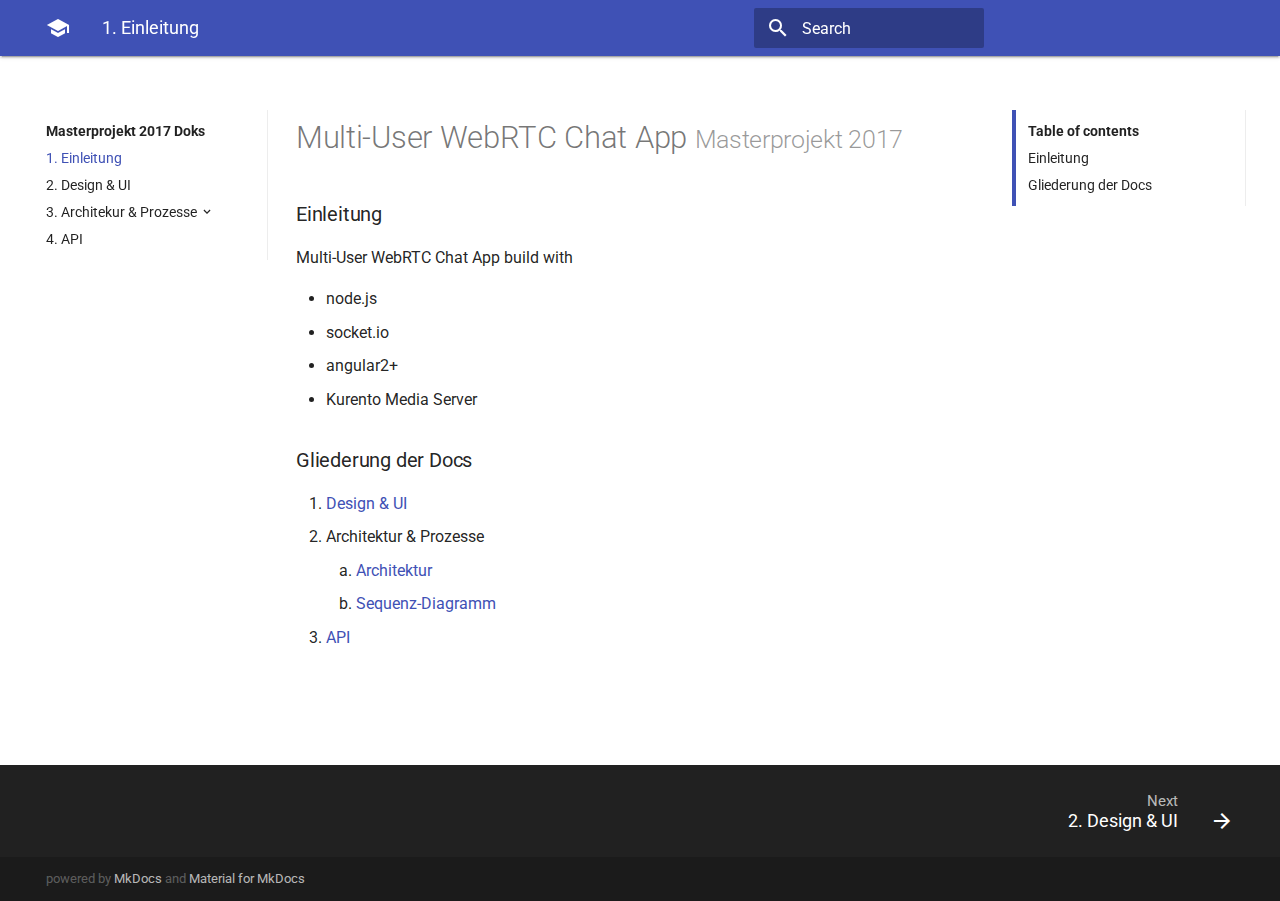
==== index.html @ 4b8393e3 "first commit" ====
<!DOCTYPE html>
<html lang="en" class="no-js">
  <head>
    
      <meta charset="utf-8">
      <meta name="viewport" content="width=device-width,initial-scale=1">
      
      
      
      
        <link rel="shortcut icon" href="./assets/images/favicon.png">
      
      <meta name="generator" content="mkdocs-0.16.3, mkdocs-material-1.6.2">
    
    
      
        <title>Masterprojekt 2017 Doks</title>
      
    
    
      <script src="./assets/javascripts/modernizr-56ade86843.js"></script>
    
    
      <link rel="stylesheet" href="./assets/stylesheets/application-e2807e330f.css">
      
    
    
      
        
        
        
        <link rel="stylesheet" href="https://fonts.googleapis.com/css?family=Roboto:300,400,400i,700|Roboto+Mono">
        <style>body,input{font-family:"Roboto","Helvetica Neue",Helvetica,Arial,sans-serif}code,kbd,pre{font-family:"Roboto Mono","Courier New",Courier,monospace}</style>
      
      <link rel="stylesheet" href="https://fonts.googleapis.com/icon?family=Material+Icons">
    
    
    
  </head>
  
  
  
  
    <body>
  
    <svg class="md-svg">
      <defs>
        
        
      </defs>
    </svg>
    <input class="md-toggle" data-md-toggle="drawer" type="checkbox" id="drawer">
    <input class="md-toggle" data-md-toggle="search" type="checkbox" id="search">
    <label class="md-overlay" data-md-component="overlay" for="drawer"></label>
    
      <header class="md-header" data-md-component="header">
  <nav class="md-header-nav md-grid">
    <div class="md-flex">
      <div class="md-flex__cell md-flex__cell--shrink">
        
          <a href="." title="Masterprojekt 2017 Doks" class="md-icon md-icon--home md-header-nav__button">
          </a>
        
      </div>
      <div class="md-flex__cell md-flex__cell--shrink">
        <label class="md-icon md-icon--menu md-header-nav__button" for="drawer"></label>
      </div>
      <div class="md-flex__cell md-flex__cell--stretch">
        <span class="md-flex__ellipsis md-header-nav__title">
          
            
              
            
            1. Einleitung
          
        </span>
      </div>
      <div class="md-flex__cell md-flex__cell--shrink">
        
          <label class="md-icon md-icon--search md-header-nav__button" for="search"></label>
          
<div class="md-search" data-md-component="search">
  <label class="md-search__overlay" for="search"></label>
  <div class="md-search__inner">
    <form class="md-search__form" name="search">
      <input type="text" class="md-search__input" name="query" required placeholder="Search" accesskey="s" autocapitalize="off" autocorrect="off" autocomplete="off" spellcheck="false" data-md-component="query">
      <label class="md-icon md-search__icon" for="search"></label>
      <button type="reset" class="md-icon md-search__icon" data-md-component="reset">close</button>
    </form>
    <div class="md-search__output">
      <div class="md-search__scrollwrap" data-md-scrollfix>
        <div class="md-search-result" data-md-component="result">
          <div class="md-search-result__meta" data-md-lang-result-none="No matching documents" data-md-lang-result-one="1 matching document" data-md-lang-result-other="# matching documents">
            Type to start searching
          </div>
          <ol class="md-search-result__list"></ol>
        </div>
      </div>
    </div>
  </div>
</div>
        
      </div>
      <div class="md-flex__cell md-flex__cell--shrink">
        <div class="md-header-nav__source">
          
        </div>
      </div>
    </div>
  </nav>
</header>
    
    <div class="md-container">
      
      
      <main class="md-main">
        <div class="md-main__inner md-grid" data-md-component="container">
          
            
              <div class="md-sidebar md-sidebar--primary" data-md-component="navigation">
                <div class="md-sidebar__scrollwrap">
                  <div class="md-sidebar__inner">
                    <nav class="md-nav md-nav--primary" data-md-level="0">
  <label class="md-nav__title md-nav__title--site" for="drawer">
    
      <i class="md-icon md-icon--home md-nav__button"></i>
    
    Masterprojekt 2017 Doks
  </label>
  
  <ul class="md-nav__list" data-md-scrollfix>
    
      
      
      

  


  <li class="md-nav__item md-nav__item--active">
    
    <input class="md-toggle md-nav__toggle" data-md-toggle="toc" type="checkbox" id="toc">
    
      
    
    
      <label class="md-nav__link md-nav__link--active" for="toc">
        1. Einleitung
      </label>
    
    <a href="." title="1. Einleitung" class="md-nav__link md-nav__link--active">
      1. Einleitung
    </a>
    
      
<nav class="md-nav md-nav--secondary">
  
  
    
  
  
    <label class="md-nav__title" for="toc">Table of contents</label>
    <ul class="md-nav__list" data-md-scrollfix>
      
        <li class="md-nav__item">
  <a href="#einleitung" title="Einleitung" class="md-nav__link">
    Einleitung
  </a>
  
</li>
      
        <li class="md-nav__item">
  <a href="#gliederung-der-docs" title="Gliederung der Docs" class="md-nav__link">
    Gliederung der Docs
  </a>
  
</li>
      
      
      
    </ul>
  
</nav>
    
  </li>

    
      
      
      


  <li class="md-nav__item">
    <a href="design/" title="2. Design & UI" class="md-nav__link">
      2. Design & UI
    </a>
  </li>

    
      
      
      


  <li class="md-nav__item md-nav__item--nested">
    
      <input class="md-toggle md-nav__toggle" data-md-toggle="nav-3" type="checkbox" id="nav-3">
    
    <label class="md-nav__link" for="nav-3">
      3. Architekur & Prozesse
    </label>
    <nav class="md-nav" data-md-component="collapsible" data-md-level="1">
      <label class="md-nav__title" for="nav-3">
        3. Architekur & Prozesse
      </label>
      <ul class="md-nav__list" data-md-scrollfix>
        
        
          
          
          


  <li class="md-nav__item">
    <a href="architecture/" title="3.1 Architekur" class="md-nav__link">
      3.1 Architekur
    </a>
  </li>

        
          
          
          


  <li class="md-nav__item">
    <a href="sequenz/" title="3.2 Sequenzdiagramm" class="md-nav__link">
      3.2 Sequenzdiagramm
    </a>
  </li>

        
      </ul>
    </nav>
  </li>

    
      
      
      


  <li class="md-nav__item">
    <a href="socket-api/" title="4. API" class="md-nav__link">
      4. API
    </a>
  </li>

    
  </ul>
</nav>
                  </div>
                </div>
              </div>
            
            
              <div class="md-sidebar md-sidebar--secondary" data-md-component="toc">
                <div class="md-sidebar__scrollwrap">
                  <div class="md-sidebar__inner">
                    
<nav class="md-nav md-nav--secondary">
  
  
    
  
  
    <label class="md-nav__title" for="toc">Table of contents</label>
    <ul class="md-nav__list" data-md-scrollfix>
      
        <li class="md-nav__item">
  <a href="#einleitung" title="Einleitung" class="md-nav__link">
    Einleitung
  </a>
  
</li>
      
        <li class="md-nav__item">
  <a href="#gliederung-der-docs" title="Gliederung der Docs" class="md-nav__link">
    Gliederung der Docs
  </a>
  
</li>
      
      
      
    </ul>
  
</nav>
                  </div>
                </div>
              </div>
            
          
          <div class="md-content">
            <article class="md-content__inner md-typeset">
              
                
                
                <h1 id="multi-user-webrtc-chat-app-masterprojekt-2017">Multi-User WebRTC Chat App <small>Masterprojekt 2017</small><a class="headerlink" href="#multi-user-webrtc-chat-app-masterprojekt-2017" title="Permanent link">&para;</a></h1>
<h3 id="einleitung">Einleitung<a class="headerlink" href="#einleitung" title="Permanent link">&para;</a></h3>
<p>Multi-User WebRTC Chat App build with</p>
<ul>
<li>node.js</li>
<li>socket.io</li>
<li>angular2+</li>
<li>Kurento Media Server</li>
</ul>
<h3 id="gliederung-der-docs">Gliederung der Docs<a class="headerlink" href="#gliederung-der-docs" title="Permanent link">&para;</a></h3>
<ol>
<li><a href="design/">Design &amp; UI</a></li>
<li>Architektur &amp; Prozesse<ol>
<li><a href="architecture/">Architektur</a></li>
<li><a href="sequenz/">Sequenz-Diagramm</a></li>
</ol>
</li>
<li><a href="socket-api/">API</a></li>
</ol>
                
                  
                
              
              
                
              
            </article>
          </div>
        </div>
      </main>
      
        
<footer class="md-footer">
  
    <div class="md-footer-nav">
      <nav class="md-footer-nav__inner md-grid">
        
        
          <a href="design/" title="2. Design & UI" class="md-flex md-footer-nav__link md-footer-nav__link--next" rel="next">
            <div class="md-flex__cell md-flex__cell--stretch md-footer-nav__title">
              <span class="md-flex__ellipsis">
                <span class="md-footer-nav__direction">
                  Next
                </span>
                2. Design & UI
              </span>
            </div>
            <div class="md-flex__cell md-flex__cell--shrink">
              <i class="md-icon md-icon--arrow-forward md-footer-nav__button"></i>
            </div>
          </a>
        
      </nav>
    </div>
  
  <div class="md-footer-meta md-typeset">
    <div class="md-footer-meta__inner md-grid">
      <div class="md-footer-copyright">
        
        powered by
        <a href="http://www.mkdocs.org" title="MkDocs">MkDocs</a>
        and
        <a href="http://squidfunk.github.io/mkdocs-material/" title="Material for MkDocs">
          Material for MkDocs</a>
      </div>
      
        
      
    </div>
  </div>
</footer>
      
    </div>
    
      <script src="./assets/javascripts/application-6b599127bc.js"></script>
      <script>app.initialize({url:{base:"."}})</script>
      
    
    
      
    
  </body>
</html>
---- assets/stylesheets/application-e2807e330f.css ----
html{box-sizing:border-box}*,:after,:before{box-sizing:inherit}html{-webkit-text-size-adjust:none;-ms-text-size-adjust:none;text-size-adjust:none}body{margin:0}hr{overflow:visible;box-sizing:content-box}a{-webkit-text-decoration-skip:objects}a,button,input,label{-webkit-tap-highlight-color:transparent}a{color:inherit;text-decoration:none}a:active,a:hover{outline-width:0}small,sub,sup{font-size:80%}sub,sup{position:relative;line-height:0;vertical-align:baseline}sub{bottom:-.25em}sup{top:-.5em}img{border-style:none}table{border-collapse:collapse;border-spacing:0}td,th{font-weight:400;vertical-align:top}button{padding:0;background:transparent;font-size:inherit}button,input{border:0;outline:0}.admonition:before,.md-icon,.md-nav__button,.md-nav__link:after,.md-nav__title:before,.md-search-result__article--document:before,.md-source-file:before,.md-typeset .critic.comment:before,.md-typeset .footnote-backref,.md-typeset .task-list-control .task-list-indicator:before{font-family:Material Icons;font-style:normal;font-variant:normal;font-weight:400;line-height:1;text-transform:none;white-space:nowrap;speak:none;word-wrap:normal;direction:ltr}.md-content__icon,.md-footer-nav__button,.md-header-nav__button,.md-nav__button,.md-nav__title:before,.md-search-result__article--document:before{display:inline-block;margin:.4rem;padding:.8rem;font-size:2.4rem;cursor:pointer}.md-icon--arrow-back:before{content:"arrow_back"}.md-icon--arrow-forward:before{content:"arrow_forward"}.md-icon--menu:before{content:"menu"}.md-icon--search:before{content:"search"}.md-icon--home:before{content:"school"}body{-webkit-font-smoothing:antialiased;-moz-osx-font-smoothing:grayscale}body,input{color:rgba(0,0,0,.87);-webkit-font-feature-settings:"kern","liga";font-feature-settings:"kern","liga";font-family:Helvetica Neue,Helvetica,Arial,sans-serif;font-weight:400}code,kbd,pre{color:rgba(0,0,0,.87);-webkit-font-feature-settings:"kern";font-feature-settings:"kern";font-family:Courier New,Courier,monospace;font-weight:400}.md-typeset{font-size:1.6rem;line-height:1.6;-webkit-print-color-adjust:exact}.md-typeset blockquote,.md-typeset ol,.md-typeset p,.md-typeset ul{margin:1em 0}.md-typeset h1{margin:0 0 4rem;color:rgba(0,0,0,.54);font-size:3.125rem;line-height:1.3}.md-typeset h1,.md-typeset h2{font-weight:300;letter-spacing:-.01em}.md-typeset h2{margin:4rem 0 1.6rem;font-size:2.5rem;line-height:1.4}.md-typeset h3{margin:3.2rem 0 1.6rem;font-size:2rem;font-weight:400;letter-spacing:-.01em;line-height:1.5}.md-typeset h2+h3{margin-top:1.6rem}.md-typeset h4{font-size:1.6rem}.md-typeset h4,.md-typeset h5,.md-typeset h6{margin:1.6rem 0;font-weight:700;letter-spacing:-.01em}.md-typeset h5,.md-typeset h6{color:rgba(0,0,0,.54);font-size:1.28rem}.md-typeset h5{text-transform:uppercase}.md-typeset hr{margin:1.5em 0;border-bottom:.1rem dotted rgba(0,0,0,.26)}.md-typeset a{color:#3f51b5;word-break:break-word}.md-typeset a,.md-typeset a:before{-webkit-transition:color .125s;transition:color .125s}.md-typeset a:active,.md-typeset a:hover{color:#536dfe}.md-typeset code,.md-typeset pre{background-color:hsla(0,0%,93%,.5);color:#37474f;font-size:85%}.md-typeset code{margin:0 .29412em;padding:.07353em 0;border-radius:.2rem;box-shadow:.29412em 0 0 hsla(0,0%,93%,.5),-.29412em 0 0 hsla(0,0%,93%,.5);word-break:break-word;-webkit-box-decoration-break:clone;box-decoration-break:clone}.md-typeset h1 code,.md-typeset h2 code,.md-typeset h3 code,.md-typeset h4 code,.md-typeset h5 code,.md-typeset h6 code{margin:0;background-color:transparent;box-shadow:none}.md-typeset a>code{margin:inherit;padding:inherit;border-radius:none;background-color:inherit;color:inherit;box-shadow:none}.md-typeset pre{margin:1em 0;padding:1rem 1.2rem;border-radius:.2rem;line-height:1.4;overflow:auto;-webkit-overflow-scrolling:touch}.md-typeset pre::-webkit-scrollbar{width:.4rem;height:.4rem}.md-typeset pre::-webkit-scrollbar-thumb{background-color:rgba(0,0,0,.26)}.md-typeset pre::-webkit-scrollbar-thumb:hover{background-color:#536dfe}.md-typeset pre>code{margin:0;background-color:transparent;font-size:inherit;box-shadow:none;-webkit-box-decoration-break:none;box-decoration-break:none}.md-typeset kbd{padding:0 .29412em;border:.1rem solid #c9c9c9;border-radius:.2rem;border-bottom-color:#bcbcbc;background-color:#fcfcfc;color:#555;font-size:85%;box-shadow:0 .1rem 0 #b0b0b0;word-break:break-word}.md-typeset mark{margin:0 .25em;padding:.0625em 0;border-radius:.2rem;background-color:rgba(255,235,59,.5);box-shadow:.25em 0 0 rgba(255,235,59,.5),-.25em 0 0 rgba(255,235,59,.5);word-break:break-word;-webkit-box-decoration-break:clone;box-decoration-break:clone}.md-typeset abbr{border-bottom:.1rem dotted rgba(0,0,0,.54);text-decoration:none;cursor:help}.md-typeset small{opacity:.75}.md-typeset sub,.md-typeset sup{margin-left:.07812em}.md-typeset blockquote{padding-left:1.2rem;border-left:.4rem solid rgba(0,0,0,.26);color:rgba(0,0,0,.54)}.md-typeset ul{list-style-type:disc}.md-typeset ol,.md-typeset ul{margin-left:.625em;padding:0}.md-typeset ol ol,.md-typeset ul ol{list-style-type:lower-alpha}.md-typeset ol ol ol,.md-typeset ul ol ol{list-style-type:lower-roman}.md-typeset ol li,.md-typeset ul li{margin-bottom:.5em;margin-left:1.25em}.md-typeset ol li blockquote,.md-typeset ol li p,.md-typeset ul li blockquote,.md-typeset ul li p{margin:.5em 0}.md-typeset ol li:last-child,.md-typeset ul li:last-child{margin-bottom:0}.md-typeset ol li ol,.md-typeset ol li ul,.md-typeset ul li ol,.md-typeset ul li ul{margin:.5em 0 .5em .625em}.md-typeset dd{margin:1em 0 1em 1.875em}.md-typeset iframe,.md-typeset img,.md-typeset svg{max-width:100%}.md-typeset table:not([class]){box-shadow:0 2px 2px 0 rgba(0,0,0,.14),0 1px 5px 0 rgba(0,0,0,.12),0 3px 1px -2px rgba(0,0,0,.2);display:inline-block;max-width:100%;border-radius:.2rem;font-size:1.28rem;overflow:auto;-webkit-overflow-scrolling:touch}.md-typeset table:not([class])+*{margin-top:1.5em}.md-typeset table:not([class]) td:not([align]),.md-typeset table:not([class]) th:not([align]){text-align:left}.md-typeset table:not([class]) th{min-width:10rem;padding:1.2rem 1.6rem;background-color:rgba(0,0,0,.54);color:#fff;vertical-align:top}.md-typeset table:not([class]) td{padding:1.2rem 1.6rem;border-top:.1rem solid rgba(0,0,0,.07);vertical-align:top}.md-typeset table:not([class]) tr:first-child td{border-top:0}.md-typeset table:not([class]) a{word-break:normal}.md-typeset__scrollwrap{margin:1em -1.6rem;overflow-x:auto;-webkit-overflow-scrolling:touch}.md-typeset .md-typeset__table{display:inline-block;margin-bottom:.5em;padding:0 1.6rem}.md-typeset .md-typeset__table table{display:table;width:100%;margin:0;overflow:hidden}html{font-size:62.5%}body,html{height:100%}body{position:relative}hr{display:block;height:.1rem;padding:0;border:0}.md-svg{display:none}.md-grid{max-width:122rem;margin-right:auto;margin-left:auto}.md-container,.md-main{overflow:auto}.md-container{display:table;width:100%;height:100%;padding-top:5.6rem;table-layout:fixed}.md-main{display:table-row;height:100%}.md-main__inner{min-height:100%;padding-top:3rem;padding-bottom:.1rem}.md-toggle{display:none}.md-overlay{position:fixed;top:0;width:0;height:0;-webkit-transition:width 0s .25s,height 0s .25s,opacity .25s;transition:width 0s .25s,height 0s .25s,opacity .25s;background-color:rgba(0,0,0,.54);opacity:0;z-index:2}.md-flex{display:table}.md-flex__cell{display:table-cell;position:relative;vertical-align:top}.md-flex__cell--shrink{width:0}.md-flex__cell--stretch{display:table;width:100%;table-layout:fixed}.md-flex__ellipsis{display:table-cell;text-overflow:ellipsis;white-space:nowrap;overflow:hidden}@page{margin:25mm}.md-content__inner{margin:0 1.6rem 2.4rem;padding-top:2.4rem}.md-content__inner:before{display:block;height:.8rem;content:""}.md-content__inner>:last-child{margin-bottom:0}.md-content__icon{position:relative;margin:.8rem 0;padding-right:0;padding-left:0;float:right}html body .md-typeset .md-content__icon{color:rgba(0,0,0,.26)}.md-header{position:fixed;top:0;right:0;left:0;height:5.6rem;-webkit-transition:background-color .25s;transition:background-color .25s;background-color:#3f51b5;color:#fff;z-index:1;-webkit-backface-visibility:hidden;backface-visibility:hidden}.md-header,.no-js .md-header{box-shadow:0 2px 2px 0 rgba(0,0,0,.14),0 1px 5px 0 rgba(0,0,0,.12),0 3px 1px -2px rgba(0,0,0,.2)}.md-header-nav{padding:.4rem}.md-header-nav__button{position:relative;-webkit-transition:opacity .25s;transition:opacity .25s;z-index:1}.md-header-nav__button:hover{opacity:.7}.md-header-nav__button.md-logo img{display:block}.no-js .md-header-nav__button.md-icon--search{display:none}.md-header-nav__title{padding:0 2rem;font-size:1.8rem;line-height:4.8rem}.md-header-nav__parent{color:hsla(0,0%,100%,.7)}.md-header-nav__parent:after{display:inline;color:hsla(0,0%,100%,.3);content:"/"}.md-header-nav__source{display:none}.md-footer-nav{background-color:rgba(0,0,0,.87);color:#fff}.md-footer-nav__inner{padding:.4rem;overflow:auto}.md-footer-nav__link{padding-top:2.8rem;padding-bottom:.8rem;-webkit-transition:opacity .25s;transition:opacity .25s}.md-footer-nav__link:hover{opacity:.7}.md-footer-nav__link--prev{width:25%;float:left}.md-footer-nav__link--next{width:75%;float:right;text-align:right}.md-footer-nav__button{-webkit-transition:background .25s;transition:background .25s}.md-footer-nav__title{position:relative;padding:0 2rem;font-size:1.8rem;line-height:4.8rem}.md-footer-nav__direction{position:absolute;right:0;left:0;margin-top:-2rem;padding:0 2rem;color:hsla(0,0%,100%,.7);font-size:1.5rem}.md-footer-meta{background:rgba(0,0,0,.895)}.md-footer-meta__inner{margin-bottom:-.1rem;padding:.4rem;overflow:auto}html .md-footer-meta.md-typeset a{color:hsla(0,0%,100%,.7)}.md-footer-copyright{margin:0 1.2rem;padding:.8rem 0;color:hsla(0,0%,100%,.3);font-size:1.28rem}.md-footer-copyright__highlight{color:hsla(0,0%,100%,.7)}.md-footer-social{margin:0 .8rem;padding:.4rem 0 1.2rem}.md-footer-social__link{display:inline-block;width:3.2rem;height:3.2rem;border:.1rem solid hsla(0,0%,100%,.12);border-radius:100%;color:hsla(0,0%,100%,.7);font-size:1.6rem;text-align:center}.md-footer-social__link:before{line-height:1.9}.md-nav{font-size:1.4rem;line-height:1.3}.md-nav--secondary{-webkit-transition:border-left .25s;transition:border-left .25s;border-left:.4rem solid #3f51b5}.md-nav--secondary .md-nav__link--active{color:#3f51b5}.md-nav__title{display:block;padding:1.2rem 1.2rem 0;font-weight:700;text-overflow:ellipsis;overflow:hidden}.md-nav__title:before{display:none;content:"arrow_back"}.md-nav__title .md-nav__button{display:none}.md-nav__list{margin:0;padding:0;list-style:none}.md-nav__item{padding:0 1.2rem}.md-nav__item:last-child{padding-bottom:1.2rem}.md-nav__item .md-nav__item{padding-right:0}.md-nav__item .md-nav__item:last-child{padding-bottom:0}.md-nav__button img{width:100%;height:auto}.md-nav__link{display:block;margin-top:.625em;-webkit-transition:color .125s;transition:color .125s;text-overflow:ellipsis;cursor:pointer;overflow:hidden}.md-nav__item--nested>.md-nav__link:after{content:"keyboard_arrow_down"}html .md-nav__link[for=toc],html .md-nav__link[for=toc]+.md-nav__link:after,html .md-nav__link[for=toc]~.md-nav{display:none}.md-nav__link[data-md-state=blur]{color:rgba(0,0,0,.54)}.md-nav__item--active>.md-nav__link,.md-nav__link:active{color:#3f51b5}.md-nav__item--nested>.md-nav__link{color:inherit}.md-nav__link:focus,.md-nav__link:hover{color:#536dfe}.md-nav__source,.no-js .md-search{display:none}.md-search__overlay{opacity:0;z-index:1}.md-search__inner{width:100%}.md-search__form{position:relative}.md-search__input{position:relative;padding:0 4.8rem 0 7.2rem;text-overflow:ellipsis;z-index:2}.md-search__input::-webkit-input-placeholder{-webkit-transition:color .25s cubic-bezier(.1,.7,.1,1);transition:color .25s cubic-bezier(.1,.7,.1,1)}.md-search__input:-ms-input-placeholder{-webkit-transition:color .25s cubic-bezier(.1,.7,.1,1);transition:color .25s cubic-bezier(.1,.7,.1,1)}.md-search__input::placeholder{-webkit-transition:color .25s cubic-bezier(.1,.7,.1,1);transition:color .25s cubic-bezier(.1,.7,.1,1)}.md-search__input::-webkit-input-placeholder,.md-search__input~.md-search__icon{color:rgba(0,0,0,.54)}.md-search__input:-ms-input-placeholder,.md-search__input~.md-search__icon{color:rgba(0,0,0,.54)}.md-search__input::placeholder,.md-search__input~.md-search__icon{color:rgba(0,0,0,.54)}.md-search__input::-ms-clear{display:none}.md-search__icon{position:absolute;-webkit-transition:color .25s cubic-bezier(.1,.7,.1,1),opacity .25s;transition:color .25s cubic-bezier(.1,.7,.1,1),opacity .25s;font-size:2.4rem;cursor:pointer;z-index:2}.md-search__icon:hover{opacity:.7}.md-search__icon[for=search]{top:.8rem;left:1.2rem}.md-search__icon[for=search]:before{content:"search"}.md-search__icon[type=reset]{top:.8rem;right:1.2rem;-webkit-transform:scale(.125);transform:scale(.125);-webkit-transition:opacity .15s,-webkit-transform .15s cubic-bezier(.1,.7,.1,1);transition:opacity .15s,-webkit-transform .15s cubic-bezier(.1,.7,.1,1);transition:transform .15s cubic-bezier(.1,.7,.1,1),opacity .15s;transition:transform .15s cubic-bezier(.1,.7,.1,1),opacity .15s,-webkit-transform .15s cubic-bezier(.1,.7,.1,1);opacity:0}[data-md-toggle=search]:checked~.md-header .md-search__input:valid~.md-search__icon[type=reset]{-webkit-transform:scale(1);transform:scale(1);opacity:1}[data-md-toggle=search]:checked~.md-header .md-search__input:valid~.md-search__icon[type=reset]:hover{opacity:.7}.md-search__output{position:absolute;width:100%;border-radius:0 0 .2rem .2rem;overflow:hidden;z-index:1}.md-search__scrollwrap{height:100%;background:-webkit-gradient(linear,left top,left bottom,color-stop(10%,#fff),to(hsla(0,0%,100%,0))),-webkit-gradient(linear,left top,left bottom,from(rgba(0,0,0,.26)),color-stop(35%,rgba(0,0,0,.07)),color-stop(60%,transparent));background:linear-gradient(180deg,#fff 10%,hsla(0,0%,100%,0)),linear-gradient(180deg,rgba(0,0,0,.26),rgba(0,0,0,.07) 35%,transparent 60%);background-attachment:local,scroll;background-color:#fff;background-repeat:no-repeat;background-size:100% 2rem,100% 1rem;box-shadow:inset 0 .1rem 0 rgba(0,0,0,.07);overflow-y:auto;-webkit-overflow-scrolling:touch}.md-search-result{color:rgba(0,0,0,.87);word-break:break-word}.md-search-result__meta{padding:0 1.6rem;background-color:rgba(0,0,0,.07);color:rgba(0,0,0,.54);font-size:1.28rem;line-height:4rem}.md-search-result__list{margin:0;padding:0;border-top:.1rem solid rgba(0,0,0,.07);list-style:none}.md-search-result__item{box-shadow:0 -.1rem 0 rgba(0,0,0,.07)}.md-search-result__link{display:block;-webkit-transition:background .25s;transition:background .25s;outline:0;overflow:hidden}.md-search-result__link:hover,.md-search-result__link[data-md-state=active]{background-color:rgba(83,109,254,.1)}.md-search-result__link:hover .md-search-result__article:before,.md-search-result__link[data-md-state=active] .md-search-result__article:before{opacity:.7}.md-search-result__link:last-child .md-search-result__teaser{margin-bottom:1.2rem}.md-search-result__article{position:relative;padding:0 1.6rem;overflow:auto}.md-search-result__article--document:before{position:absolute;left:0;-webkit-transition:opacity .25s;transition:opacity .25s;color:rgba(0,0,0,.54);content:"find_in_page"}.md-search-result__article--document .md-search-result__title{margin:1.3rem 0;font-size:1.6rem;font-weight:400;line-height:1.4}.md-search-result__title{margin:.5em 0;font-size:1.28rem;font-weight:700;line-height:1.4}.md-search-result__teaser{display:-webkit-box;max-height:3.3rem;margin:.5em 0;color:rgba(0,0,0,.54);font-size:1.28rem;line-height:1.4;text-overflow:ellipsis;overflow:hidden;-webkit-box-orient:vertical;-webkit-line-clamp:2}.md-search-result em{font-style:normal;font-weight:700;text-decoration:underline}.md-sidebar{position:absolute;width:24.2rem;padding:2.4rem 0;overflow:hidden}.md-sidebar[data-md-state=lock]{position:fixed;top:5.6rem}.md-sidebar--secondary{display:none}.md-sidebar__scrollwrap{max-height:100%;margin:0 .4rem;overflow-y:auto;-webkit-backface-visibility:hidden;backface-visibility:hidden}.md-sidebar__scrollwrap::-webkit-scrollbar{width:.4rem;height:.4rem}.md-sidebar__scrollwrap::-webkit-scrollbar-thumb{background-color:rgba(0,0,0,.26)}.md-sidebar__scrollwrap::-webkit-scrollbar-thumb:hover{background-color:#536dfe}@-webkit-keyframes a{0%{height:0}to{height:1.3rem}}@keyframes a{0%{height:0}to{height:1.3rem}}@-webkit-keyframes b{0%{-webkit-transform:translateY(100%);transform:translateY(100%);opacity:0}50%{opacity:0}to{-webkit-transform:translateY(0);transform:translateY(0);opacity:1}}@keyframes b{0%{-webkit-transform:translateY(100%);transform:translateY(100%);opacity:0}50%{opacity:0}to{-webkit-transform:translateY(0);transform:translateY(0);opacity:1}}.md-source{display:block;padding-right:1.2rem;-webkit-transition:opacity .25s;transition:opacity .25s;font-size:1.3rem;line-height:1.2;white-space:nowrap}.md-source:hover{opacity:.7}.md-source:after,.md-source__icon{display:inline-block;height:4.8rem;content:"";vertical-align:middle}.md-source__icon{width:4.8rem}.md-source__icon svg{width:2.4rem;height:2.4rem;margin-top:1.2rem;margin-left:1.2rem}.md-source__icon+.md-source__repository{margin-left:-4.4rem;padding-left:4rem}.md-source__repository{display:inline-block;max-width:100%;margin-left:1.2rem;font-weight:700;text-overflow:ellipsis;overflow:hidden;vertical-align:middle}.md-source__facts{margin:0;padding:0;font-size:1.1rem;font-weight:700;list-style-type:none;opacity:.75;overflow:hidden}[data-md-state=done] .md-source__facts{-webkit-animation:a .25s ease-in;animation:a .25s ease-in}.md-source__fact{float:left}[data-md-state=done] .md-source__fact{-webkit-animation:b .4s ease-out;animation:b .4s ease-out}.md-source__fact:before{margin:0 .2rem;content:"\00B7"}.md-source__fact:first-child:before{display:none}.md-source-file{display:inline-block;margin:1em .5em 1em 0;padding-right:.5rem;border-radius:.2rem;background:rgba(0,0,0,.07);font-size:1.28rem;list-style-type:none;cursor:pointer;overflow:hidden}.md-source-file:before{display:inline-block;margin-right:.5rem;padding:.5rem;background:rgba(0,0,0,.26);color:#fff;font-size:1.6rem;content:"clear_all";vertical-align:middle}html .md-source-file{-webkit-transition:background .4s,color .4s,-webkit-box-shadow .4s cubic-bezier(.4,0,.2,1);transition:background .4s,color .4s,box-shadow .4s cubic-bezier(.4,0,.2,1)}html .md-source-file:before{-webkit-transition:inherit;transition:inherit}html body .md-typeset .md-source-file{color:rgba(0,0,0,.54)}.md-source-file:hover{box-shadow:0 0 8px rgba(0,0,0,.18),0 8px 16px rgba(0,0,0,.36)}.md-source-file:hover:before{background:#536dfe}.md-tabs{width:100%;-webkit-transition:background .25s;transition:background .25s;background:rgba(50,64,144,.9675);overflow:auto}.md-tabs__list{margin:0;margin-left:.4rem;padding:0;list-style:none;white-space:nowrap}.md-tabs__item{display:inline-block;height:4.8rem;padding-right:1.2rem;padding-left:1.2rem}.md-tabs__link{display:block;margin-top:1.6rem;-webkit-transition:color .25s,opacity .1s,-webkit-transform .4s cubic-bezier(.1,.7,.1,1);transition:color .25s,opacity .1s,-webkit-transform .4s cubic-bezier(.1,.7,.1,1);transition:color .25s,transform .4s cubic-bezier(.1,.7,.1,1),opacity .1s;transition:color .25s,transform .4s cubic-bezier(.1,.7,.1,1),opacity .1s,-webkit-transform .4s cubic-bezier(.1,.7,.1,1);color:hsla(0,0%,100%,.7);font-size:1.4rem}.md-tabs__link--active,.md-tabs__link:hover{color:#fff}.md-tabs__item:nth-child(2) .md-tabs__link{-webkit-transition-delay:.02s;transition-delay:.02s}.md-tabs__item:nth-child(3) .md-tabs__link{-webkit-transition-delay:.04s;transition-delay:.04s}.md-tabs__item:nth-child(4) .md-tabs__link{-webkit-transition-delay:.06s;transition-delay:.06s}.md-tabs__item:nth-child(5) .md-tabs__link{-webkit-transition-delay:.08s;transition-delay:.08s}.md-tabs__item:nth-child(6) .md-tabs__link{-webkit-transition-delay:.1s;transition-delay:.1s}.md-tabs__item:nth-child(7) .md-tabs__link{-webkit-transition-delay:.12s;transition-delay:.12s}.md-tabs__item:nth-child(8) .md-tabs__link{-webkit-transition-delay:.14s;transition-delay:.14s}.md-tabs__item:nth-child(9) .md-tabs__link{-webkit-transition-delay:.16s;transition-delay:.16s}.md-tabs__item:nth-child(10) .md-tabs__link{-webkit-transition-delay:.18s;transition-delay:.18s}.md-tabs__item:nth-child(11) .md-tabs__link{-webkit-transition-delay:.2s;transition-delay:.2s}.md-tabs__item:nth-child(12) .md-tabs__link{-webkit-transition-delay:.22s;transition-delay:.22s}.md-tabs__item:nth-child(13) .md-tabs__link{-webkit-transition-delay:.24s;transition-delay:.24s}.md-tabs__item:nth-child(14) .md-tabs__link{-webkit-transition-delay:.26s;transition-delay:.26s}.md-tabs__item:nth-child(15) .md-tabs__link{-webkit-transition-delay:.28s;transition-delay:.28s}.md-tabs__item:nth-child(16) .md-tabs__link{-webkit-transition-delay:.3s;transition-delay:.3s}.md-tabs[data-md-state=hidden]{background:#3f51b5;pointer-events:none}.md-tabs[data-md-state=hidden] .md-tabs__link{-webkit-transform:translateY(50%);transform:translateY(50%);-webkit-transition:color .25s,opacity .1s,-webkit-transform 0s .4s;transition:color .25s,opacity .1s,-webkit-transform 0s .4s;transition:color .25s,transform 0s .4s,opacity .1s;transition:color .25s,transform 0s .4s,opacity .1s,-webkit-transform 0s .4s;opacity:0}.admonition{position:relative;margin:1.5625em 0;padding:.8rem 1.2rem;border-left:3.2rem solid rgba(68,138,255,.4);border-radius:.2rem;background-color:rgba(68,138,255,.15);font-size:1.28rem}.admonition:before{position:absolute;left:-2.6rem;color:#fff;font-size:2rem;content:"edit";vertical-align:-.25em}.admonition :first-child{margin-top:0}.admonition :last-child{margin-bottom:0}.admonition.summary,.admonition.tldr{border-color:rgba(0,176,255,.4);background-color:rgba(0,176,255,.15)}.admonition.summary:before,.admonition.tldr:before{content:"subject"}.admonition.hint,.admonition.important,.admonition.tip{border-color:rgba(0,191,165,.4);background-color:rgba(0,191,165,.15)}.admonition.hint:before,.admonition.important:before,.admonition.tip:before{content:"whatshot"}.admonition.check,.admonition.done,.admonition.success{border-color:rgba(0,230,118,.4);background-color:rgba(0,230,118,.15)}.admonition.check:before,.admonition.done:before,.admonition.success:before{content:"done"}.admonition.attention,.admonition.caution,.admonition.warning{border-color:rgba(255,145,0,.4);background-color:rgba(255,145,0,.15)}.admonition.attention:before,.admonition.caution:before,.admonition.warning:before{content:"warning"}.admonition.fail,.admonition.failure,.admonition.missing{border-color:rgba(255,82,82,.4);background-color:rgba(255,82,82,.15)}.admonition.fail:before,.admonition.failure:before,.admonition.missing:before{content:"clear"}.admonition.danger,.admonition.error{border-color:rgba(255,23,68,.4);background-color:rgba(255,23,68,.15)}.admonition.danger:before,.admonition.error:before{content:"flash_on"}.admonition.bug{border-color:rgba(245,0,87,.4);background-color:rgba(245,0,87,.15)}.admonition.bug:before{content:"bug_report"}.admonition.cite,.admonition.quote{border-color:hsla(0,0%,62%,.4);background-color:hsla(0,0%,62%,.15)}.admonition.cite:before,.admonition.quote:before{content:"format_quote"}.admonition-title{font-weight:700}html .admonition-title{margin-bottom:0}html .admonition-title+*{margin-top:0}.codehilite .o,.codehilite .ow{color:inherit}.codehilite .ge{color:#000}.codehilite .gr{color:#a00}.codehilite .gh{color:#999}.codehilite .go{color:#888}.codehilite .gp{color:#555}.codehilite .gs{color:inherit}.codehilite .gu{color:#aaa}.codehilite .gt{color:#a00}.codehilite .gd{background-color:#fdd}.codehilite .gi{background-color:#dfd}.codehilite .k{color:#3b78e7}.codehilite .kc{color:#a71d5d}.codehilite .kd,.codehilite .kn{color:#3b78e7}.codehilite .kp{color:#a71d5d}.codehilite .kr,.codehilite .kt{color:#3e61a2}.codehilite .c,.codehilite .cm{color:#999}.codehilite .cp{color:#666}.codehilite .c1,.codehilite .ch,.codehilite .cs{color:#999}.codehilite .na,.codehilite .nb{color:#c2185b}.codehilite .bp{color:#3e61a2}.codehilite .nc{color:#c2185b}.codehilite .no{color:#3e61a2}.codehilite .nd,.codehilite .ni{color:#666}.codehilite .ne,.codehilite .nf{color:#c2185b}.codehilite .nl{color:#3b5179}.codehilite .nn{color:#ec407a}.codehilite .nt{color:#3b78e7}.codehilite .nv,.codehilite .vc,.codehilite .vg,.codehilite .vi{color:#3e61a2}.codehilite .nx{color:#ec407a}.codehilite .il,.codehilite .m,.codehilite .mf,.codehilite .mh,.codehilite .mi,.codehilite .mo{color:#e74c3c}.codehilite .s,.codehilite .sb,.codehilite .sc{color:#0d904f}.codehilite .sd{color:#999}.codehilite .s2{color:#0d904f}.codehilite .se,.codehilite .sh,.codehilite .si,.codehilite .sx{color:#183691}.codehilite .sr{color:#009926}.codehilite .s1,.codehilite .ss{color:#0d904f}.codehilite .err{color:#a61717}.codehilite .w{color:transparent}.codehilite .hll{display:block;margin:0 -1.2rem;padding:0 1.2rem;background-color:rgba(255,235,59,.5)}.md-typeset .codehilite{margin:1em 0;padding:1rem 1.2rem .8rem;border-radius:.2rem;background-color:hsla(0,0%,93%,.5);color:#37474f;line-height:1.4;overflow:auto;-webkit-overflow-scrolling:touch}.md-typeset .codehilite::-webkit-scrollbar{width:.4rem;height:.4rem}.md-typeset .codehilite::-webkit-scrollbar-thumb{background-color:rgba(0,0,0,.26)}.md-typeset .codehilite::-webkit-scrollbar-thumb:hover{background-color:#536dfe}.md-typeset .codehilite pre{display:inline-block;min-width:100%;margin:0;padding:0;background-color:transparent;overflow:visible;vertical-align:top}.md-typeset .codehilitetable{display:block;margin:1em 0;border-radius:.2em;font-size:1.6rem;overflow:hidden}.md-typeset .codehilitetable tbody,.md-typeset .codehilitetable td{display:block;padding:0}.md-typeset .codehilitetable tr{display:-webkit-box;display:-ms-flexbox;display:flex}.md-typeset .codehilitetable .codehilite,.md-typeset .codehilitetable .linenodiv{margin:0;border-radius:0}.md-typeset .codehilitetable .linenodiv{padding:1rem 1.2rem .8rem}.md-typeset .codehilitetable .linenodiv,.md-typeset .codehilitetable .linenodiv>pre{height:100%}.md-typeset .codehilitetable .linenos{background-color:rgba(0,0,0,.07);color:rgba(0,0,0,.26);-webkit-user-select:none;-moz-user-select:none;-ms-user-select:none;user-select:none}.md-typeset .codehilitetable .linenos pre{margin:0;padding:0;background-color:transparent;color:inherit;text-align:right}.md-typeset .codehilitetable .code{-webkit-box-flex:1;-ms-flex:1;flex:1;overflow:hidden}.md-typeset>.codehilitetable{box-shadow:none}.md-typeset .footnote{color:rgba(0,0,0,.54);font-size:1.28rem}.md-typeset .footnote ol{margin-left:0}.md-typeset .footnote li{-webkit-transition:color .25s;transition:color .25s}.md-typeset .footnote li:before{display:block;height:0}.md-typeset .footnote li:target{color:rgba(0,0,0,.87)}.md-typeset .footnote li:target:before{margin-top:-9rem;padding-top:9rem;pointer-events:none}.md-typeset .footnote li :first-child{margin-top:0}.md-typeset .footnote li:hover .footnote-backref,.md-typeset .footnote li:target .footnote-backref{-webkit-transform:translateX(0);transform:translateX(0);opacity:1}.md-typeset .footnote li:hover .footnote-backref:hover,.md-typeset .footnote li:target .footnote-backref{color:#536dfe}.md-typeset .footnote-ref:before{display:inline;margin:0 .2em;border-left:.1rem solid rgba(0,0,0,.26);font-size:1.25em;content:"";vertical-align:-.5rem}.md-typeset .footnote-backref{display:inline-block;-webkit-transform:translateX(.5rem);transform:translateX(.5rem);-webkit-transition:color .25s,opacity .125s .125s,-webkit-transform .25s .125s;transition:color .25s,opacity .125s .125s,-webkit-transform .25s .125s;transition:transform .25s .125s,color .25s,opacity .125s .125s;transition:transform .25s .125s,color .25s,opacity .125s .125s,-webkit-transform .25s .125s;color:rgba(0,0,0,.26);font-size:0;opacity:0;vertical-align:text-bottom}.md-typeset .footnote-backref:before{font-size:1.6rem;content:"keyboard_return"}.md-typeset .headerlink{display:inline-block;margin-left:1rem;-webkit-transform:translateY(.5rem);transform:translateY(.5rem);-webkit-transition:color .25s,opacity .125s .25s,-webkit-transform .25s .25s;transition:color .25s,opacity .125s .25s,-webkit-transform .25s .25s;transition:transform .25s .25s,color .25s,opacity .125s .25s;transition:transform .25s .25s,color .25s,opacity .125s .25s,-webkit-transform .25s .25s;opacity:0}html body .md-typeset .headerlink{color:rgba(0,0,0,.26)}.md-typeset [id]:before{display:inline-block;content:""}.md-typeset [id]:target:before{margin-top:-9.8rem;padding-top:9.8rem}.md-typeset [id] .headerlink:focus,.md-typeset [id]:hover .headerlink,.md-typeset [id]:target .headerlink{-webkit-transform:translate(0);transform:translate(0);opacity:1}.md-typeset [id] .headerlink:focus,.md-typeset [id]:hover .headerlink:hover,.md-typeset [id]:target .headerlink{color:#536dfe}.md-typeset h1 .headerlink{display:none}.md-typeset h2[id]:before{display:block;margin-top:-.4rem;padding-top:.4rem}.md-typeset h2[id]:target:before{margin-top:-8.4rem;padding-top:8.4rem}.md-typeset h3[id]:before{display:block;margin-top:-.7rem;padding-top:.7rem}.md-typeset h3[id]:target:before{margin-top:-8.7rem;padding-top:8.7rem}.md-typeset h4[id]:before{display:block;margin-top:-.8rem;padding-top:.8rem}.md-typeset h4[id]:target:before{margin-top:-8.8rem;padding-top:8.8rem}.md-typeset h5[id]:before{display:block;margin-top:-1.1rem;padding-top:1.1rem}.md-typeset h5[id]:target:before{margin-top:-9.1rem;padding-top:9.1rem}.md-typeset h6[id]:before{display:block;margin-top:-1.1rem;padding-top:1.1rem}.md-typeset h6[id]:target:before{margin-top:-9.1rem;padding-top:9.1rem}.md-typeset .MJXc-display{margin:.75em 0;padding:.25em 0;overflow:auto;-webkit-overflow-scrolling:touch}.md-typeset .MathJax_CHTML{outline:0}.md-typeset .comment.critic,.md-typeset del.critic,.md-typeset ins.critic{margin:0 .25em;padding:.0625em 0;border-radius:.2rem;-webkit-box-decoration-break:clone;box-decoration-break:clone}.md-typeset del.critic{background-color:#fdd;box-shadow:.25em 0 0 #fdd,-.25em 0 0 #fdd}.md-typeset ins.critic{background-color:#dfd;box-shadow:.25em 0 0 #dfd,-.25em 0 0 #dfd}.md-typeset .critic.comment{background-color:hsla(0,0%,93%,.5);color:#37474f;box-shadow:.25em 0 0 hsla(0,0%,93%,.5),-.25em 0 0 hsla(0,0%,93%,.5)}.md-typeset .critic.comment:before{padding-right:.125em;color:rgba(0,0,0,.26);content:"chat";vertical-align:-.125em}.md-typeset .critic.block{display:block;margin:1em 0;padding-right:1.6rem;padding-left:1.6rem;box-shadow:none}.md-typeset .critic.block :first-child{margin-top:.5em}.md-typeset .critic.block :last-child{margin-bottom:.5em}.md-typeset .emojione{width:2rem;vertical-align:text-top}.md-typeset code.codehilite{margin:0 .29412em;padding:.07353em 0}.md-typeset .task-list-item{position:relative;list-style-type:none}.md-typeset .task-list-item [type=checkbox]{position:absolute;top:.45em;left:-2em}.md-typeset .task-list-control .task-list-indicator:before{position:absolute;top:.05em;left:-1.25em;color:rgba(0,0,0,.26);font-size:1.5em;content:"check_box_outline_blank";vertical-align:-.25em}.md-typeset .task-list-control [type=checkbox]:checked+.task-list-indicator:before{content:"check_box"}.md-typeset .task-list-control [type=checkbox]{opacity:0;z-index:-1}@media print{.md-typeset a:after{color:rgba(0,0,0,.54);content:" [" attr(href) "]"}.md-typeset code{box-shadow:none;-webkit-box-decoration-break:initial;box-decoration-break:slice}.md-content__icon,.md-footer,.md-header,.md-sidebar,.md-tabs,.md-typeset .headerlink{display:none}}@media only screen and (max-width:44.9375em){.md-typeset pre{margin:1em -1.6rem;padding:1rem 1.6rem;border-radius:0}.md-footer-nav__link--prev .md-footer-nav__title{display:none}.md-search-result__teaser{max-height:5rem;-webkit-line-clamp:3}.codehilite .hll{margin:0 -1.6rem;padding:0 1.6rem}.md-typeset>.codehilite{padding:1rem 1.6rem .8rem}.md-typeset>.codehilite,.md-typeset>.codehilitetable{margin:1em -1.6rem;border-radius:0}.md-typeset>.codehilitetable .codehilite,.md-typeset>.codehilitetable .linenodiv{padding:1rem 1.6rem}.md-typeset>p>.MJXc-display{margin:.75em -1.6rem;padding:.25em 1.6rem}}@media only screen and (min-width:100em){html{font-size:68.75%}}@media only screen and (min-width:125em){html{font-size:75%}}@media only screen and (max-width:59.9375em){body[data-md-state=lock]{overflow:hidden}.ios body[data-md-state=lock] .md-container{display:none}.md-nav--secondary{border-left:0}html .md-nav__link[for=toc]{display:block;padding-right:4.8rem}html .md-nav__link[for=toc]:after{color:inherit;content:"toc"}html .md-nav__link[for=toc]+.md-nav__link{display:none}html .md-nav__link[for=toc]~.md-nav{display:-webkit-box;display:-ms-flexbox;display:flex}.md-nav__source{display:block;padding:.4rem;background-color:rgba(50,64,144,.9675);color:#fff}.md-search__overlay{position:absolute;top:.4rem;left:.4rem;width:4rem;height:4rem;-webkit-transform-origin:center;transform-origin:center;-webkit-transition:opacity .2s .2s,-webkit-transform .3s .1s;transition:opacity .2s .2s,-webkit-transform .3s .1s;transition:transform .3s .1s,opacity .2s .2s;transition:transform .3s .1s,opacity .2s .2s,-webkit-transform .3s .1s;border-radius:2rem;background-color:#fff;overflow:hidden;pointer-events:none}[data-md-toggle=search]:checked~.md-header .md-search__overlay{-webkit-transition:opacity .1s,-webkit-transform .4s;transition:opacity .1s,-webkit-transform .4s;transition:transform .4s,opacity .1s;transition:transform .4s,opacity .1s,-webkit-transform .4s;opacity:1}.md-search__inner{position:fixed;top:0;left:100%;height:100%;-webkit-transform:translateX(5%);transform:translateX(5%);-webkit-transition:left 0s .3s,opacity .15s .15s,-webkit-transform .15s cubic-bezier(.4,0,.2,1) .15s;transition:left 0s .3s,opacity .15s .15s,-webkit-transform .15s cubic-bezier(.4,0,.2,1) .15s;transition:left 0s .3s,transform .15s cubic-bezier(.4,0,.2,1) .15s,opacity .15s .15s;transition:left 0s .3s,transform .15s cubic-bezier(.4,0,.2,1) .15s,opacity .15s .15s,-webkit-transform .15s cubic-bezier(.4,0,.2,1) .15s;opacity:0;z-index:2}[data-md-toggle=search]:checked~.md-header .md-search__inner{left:0;-webkit-transform:translateX(0);transform:translateX(0);-webkit-transition:left 0s 0s,opacity .15s .15s,-webkit-transform .15s cubic-bezier(.1,.7,.1,1) .15s;transition:left 0s 0s,opacity .15s .15s,-webkit-transform .15s cubic-bezier(.1,.7,.1,1) .15s;transition:left 0s 0s,transform .15s cubic-bezier(.1,.7,.1,1) .15s,opacity .15s .15s;transition:left 0s 0s,transform .15s cubic-bezier(.1,.7,.1,1) .15s,opacity .15s .15s,-webkit-transform .15s cubic-bezier(.1,.7,.1,1) .15s;opacity:1}.md-search__input{width:100%;height:5.6rem;font-size:1.8rem}.md-search__icon[for=search]{top:1.6rem;left:1.6rem}.md-search__icon[for=search][for=search]:before{content:"arrow_back"}.md-search__icon[type=reset]{top:1.6rem;right:1.6rem}.md-search__output{top:5.6rem;bottom:0}.md-search-result__article--document:before{display:none}}@media only screen and (max-width:76.1875em){[data-md-toggle=drawer]:checked~.md-overlay{width:100%;height:100%;-webkit-transition:width 0s,height 0s,opacity .25s;transition:width 0s,height 0s,opacity .25s;opacity:1}.md-header-nav__button.md-icon--home,.md-header-nav__button.md-logo{display:none}.md-nav{background-color:#fff}.md-nav--primary,.md-nav--primary .md-nav{display:-webkit-box;display:-ms-flexbox;display:flex;position:absolute;top:0;right:0;left:0;-webkit-box-orient:vertical;-webkit-box-direction:normal;-ms-flex-direction:column;flex-direction:column;height:100%;z-index:1}.md-nav--primary .md-nav__item,.md-nav--primary .md-nav__title{font-size:1.6rem;line-height:1.5}html .md-nav--primary .md-nav__title{position:relative;height:11.2rem;padding:6rem 1.6rem .4rem;background-color:rgba(0,0,0,.07);color:rgba(0,0,0,.54);font-weight:400;line-height:4.8rem;white-space:nowrap;cursor:pointer}html .md-nav--primary .md-nav__title:before{display:block;position:absolute;top:.4rem;left:.4rem;width:4rem;height:4rem;color:rgba(0,0,0,.54)}html .md-nav--primary .md-nav__title~.md-nav__list{background:-webkit-gradient(linear,left top,left bottom,color-stop(10%,#fff),to(hsla(0,0%,100%,0))),-webkit-gradient(linear,left top,left bottom,from(rgba(0,0,0,.26)),color-stop(35%,rgba(0,0,0,.07)),color-stop(60%,transparent));background:linear-gradient(180deg,#fff 10%,hsla(0,0%,100%,0)),linear-gradient(180deg,rgba(0,0,0,.26),rgba(0,0,0,.07) 35%,transparent 60%);background-attachment:local,scroll;background-color:#fff;background-repeat:no-repeat;background-size:100% 2rem,100% 1rem;box-shadow:inset 0 .1rem 0 rgba(0,0,0,.07)}html .md-nav--primary .md-nav__title~.md-nav__list>.md-nav__item:first-child{border-top:0}html .md-nav--primary .md-nav__title--site{position:relative;background-color:#3f51b5;color:#fff}html .md-nav--primary .md-nav__title--site .md-nav__button{display:block;position:absolute;top:.4rem;left:.4rem;width:6.4rem;height:6.4rem;font-size:4.8rem}html .md-nav--primary .md-nav__title--site:before{display:none}.md-nav--primary .md-nav__list{-webkit-box-flex:1;-ms-flex:1;flex:1;overflow-y:auto}.md-nav--primary .md-nav__item{padding:0;border-top:.1rem solid rgba(0,0,0,.07)}.md-nav--primary .md-nav__item--nested>.md-nav__link{padding-right:4.8rem}.md-nav--primary .md-nav__item--nested>.md-nav__link:after{content:"keyboard_arrow_right"}.md-nav--primary .md-nav__link{position:relative;margin-top:0;padding:1.6rem}.md-nav--primary .md-nav__link:after{position:absolute;top:50%;right:1.2rem;margin-top:-1.2rem;color:rgba(0,0,0,.54);font-size:2.4rem}.md-nav--primary .md-nav__link:focus:after,.md-nav--primary .md-nav__link:hover:after{color:inherit}.md-nav--primary .md-nav--secondary .md-nav__link{position:static}.md-nav--primary .md-nav--secondary .md-nav{position:static;background-color:transparent}.md-nav--primary .md-nav--secondary .md-nav .md-nav__link{padding-left:2.8rem}.md-nav--primary .md-nav--secondary .md-nav .md-nav .md-nav__link{padding-left:4rem}.md-nav--primary .md-nav--secondary .md-nav .md-nav .md-nav .md-nav__link{padding-left:5.2rem}.md-nav--primary .md-nav--secondary .md-nav .md-nav .md-nav .md-nav .md-nav__link{padding-left:6.4rem}.md-nav__toggle~.md-nav{display:none}.csstransforms3d .md-nav__toggle~.md-nav{-webkit-transform:translateX(100%);transform:translateX(100%);-webkit-transition:opacity .125s .05s,-webkit-transform .25s cubic-bezier(.8,0,.6,1);transition:opacity .125s .05s,-webkit-transform .25s cubic-bezier(.8,0,.6,1);transition:transform .25s cubic-bezier(.8,0,.6,1),opacity .125s .05s;transition:transform .25s cubic-bezier(.8,0,.6,1),opacity .125s .05s,-webkit-transform .25s cubic-bezier(.8,0,.6,1);opacity:0}.csstransforms3d .md-nav__toggle~.md-nav,.md-nav__toggle:checked~.md-nav{display:-webkit-box;display:-ms-flexbox;display:flex}.csstransforms3d .md-nav__toggle:checked~.md-nav{-webkit-transform:translateX(0);transform:translateX(0);-webkit-transition:opacity .125s .125s,-webkit-transform .25s cubic-bezier(.4,0,.2,1);transition:opacity .125s .125s,-webkit-transform .25s cubic-bezier(.4,0,.2,1);transition:transform .25s cubic-bezier(.4,0,.2,1),opacity .125s .125s;transition:transform .25s cubic-bezier(.4,0,.2,1),opacity .125s .125s,-webkit-transform .25s cubic-bezier(.4,0,.2,1);opacity:1}.md-sidebar--primary{position:fixed;top:0;left:-24.2rem;width:24.2rem;height:100%;-webkit-transform:translateX(0);transform:translateX(0);-webkit-transition:-webkit-transform .25s cubic-bezier(.4,0,.2,1),-webkit-box-shadow .25s;transition:transform .25s cubic-bezier(.4,0,.2,1),box-shadow .25s;transition:transform .25s cubic-bezier(.4,0,.2,1),box-shadow .25s,-webkit-transform .25s cubic-bezier(.4,0,.2,1);background-color:#fff;z-index:2}.no-csstransforms3d .md-sidebar--primary{display:none}[data-md-toggle=drawer]:checked~.md-container .md-sidebar--primary{box-shadow:0 8px 10px 1px rgba(0,0,0,.14),0 3px 14px 2px rgba(0,0,0,.12),0 5px 5px -3px rgba(0,0,0,.4);-webkit-transform:translateX(24.2rem);transform:translateX(24.2rem)}.no-csstransforms3d [data-md-toggle=drawer]:checked~.md-container .md-sidebar--primary{display:block}.md-sidebar--primary .md-sidebar__scrollwrap{overflow:hidden;position:absolute;top:0;right:0;bottom:0;left:0;margin:0}.md-tabs{display:none}}@media only screen and (min-width:60em){.md-content{margin-right:24.2rem}.md-header-nav__button.md-icon--search{display:none}.md-header-nav__source{display:block;width:23rem;max-width:23rem;padding-right:1.2rem}.md-search{margin-right:2.8rem;padding:.4rem}.md-search__overlay{position:fixed;top:0;left:0;width:0;height:0;-webkit-transition:width 0s .25s,height 0s .25s,opacity .25s;transition:width 0s .25s,height 0s .25s,opacity .25s;background-color:rgba(0,0,0,.54);cursor:pointer}[data-md-toggle=search]:checked~.md-header .md-search__overlay{width:100%;height:100%;-webkit-transition:width 0s,height 0s,opacity .25s;transition:width 0s,height 0s,opacity .25s;opacity:1}.md-search__inner{position:relative}.md-search__form{width:23rem;float:right;-webkit-transition:width .25s cubic-bezier(.1,.7,.1,1);transition:width .25s cubic-bezier(.1,.7,.1,1);border-radius:.2rem}.md-search__input{width:100%;height:4rem;padding-left:4.8rem;-webkit-transition:background-color .25s cubic-bezier(.1,.7,.1,1),color .25s cubic-bezier(.1,.7,.1,1);transition:background-color .25s cubic-bezier(.1,.7,.1,1),color .25s cubic-bezier(.1,.7,.1,1);border-radius:.2rem;background-color:rgba(0,0,0,.26);color:#fff;font-size:1.6rem}.md-search__input+.md-search__icon,.md-search__input::-webkit-input-placeholder{color:#fff}.md-search__input+.md-search__icon,.md-search__input:-ms-input-placeholder{color:#fff}.md-search__input+.md-search__icon,.md-search__input::placeholder{color:#fff}.md-search__input:hover{background-color:hsla(0,0%,100%,.12)}[data-md-toggle=search]:checked~.md-header .md-search__input{border-radius:.2rem .2rem 0 0;background-color:#fff;color:rgba(0,0,0,.87);text-overflow:none}[data-md-toggle=search]:checked~.md-header .md-search__input+.md-search__icon,[data-md-toggle=search]:checked~.md-header .md-search__input::-webkit-input-placeholder{color:rgba(0,0,0,.54)}[data-md-toggle=search]:checked~.md-header .md-search__input+.md-search__icon,[data-md-toggle=search]:checked~.md-header .md-search__input:-ms-input-placeholder{color:rgba(0,0,0,.54)}[data-md-toggle=search]:checked~.md-header .md-search__input+.md-search__icon,[data-md-toggle=search]:checked~.md-header .md-search__input::placeholder{color:rgba(0,0,0,.54)}.md-search__output{top:4rem;-webkit-transition:opacity .4s;transition:opacity .4s;opacity:0}[data-md-toggle=search]:checked~.md-header .md-search__output{box-shadow:0 6px 10px 0 rgba(0,0,0,.14),0 1px 18px 0 rgba(0,0,0,.12),0 3px 5px -1px rgba(0,0,0,.4);opacity:1}.md-search__scrollwrap{max-height:0}[data-md-toggle=search]:checked~.md-header .md-search__scrollwrap{max-height:75vh}.md-search__scrollwrap::-webkit-scrollbar{width:.4rem;height:.4rem}.md-search__scrollwrap::-webkit-scrollbar-thumb{background-color:rgba(0,0,0,.26)}.md-search__scrollwrap::-webkit-scrollbar-thumb:hover{background-color:#536dfe}.md-search-result__article,.md-search-result__meta{padding-left:4.8rem}.md-sidebar--secondary{display:block;margin-left:100%;-webkit-transform:translate(-100%);transform:translate(-100%)}}@media only screen and (min-width:76.25em){.md-content{margin-left:24.2rem}.md-content__inner{margin-right:2.4rem;margin-left:2.4rem}.md-header{box-shadow:none}.md-header[data-md-state=shadow]{box-shadow:0 2px 2px 0 rgba(0,0,0,.14),0 1px 5px 0 rgba(0,0,0,.12),0 3px 1px -2px rgba(0,0,0,.2)}.md-header-nav__button.md-icon--menu{display:none}.md-nav[data-md-state=animate]{-webkit-transition:max-height .25s cubic-bezier(.86,0,.07,1);transition:max-height .25s cubic-bezier(.86,0,.07,1)}.md-nav__toggle~.md-nav{max-height:0;overflow:hidden}.md-nav[data-md-state=expand],.md-nav__toggle:checked~.md-nav{max-height:100%}.md-nav__item--nested>.md-nav>.md-nav__title{display:none}.md-nav__item--nested>.md-nav__link:after{display:inline-block;-webkit-transform-origin:.45em .45em;transform-origin:.45em .45em;-webkit-transform-style:preserve-3d;transform-style:preserve-3d;vertical-align:-.125em}.js .md-nav__item--nested>.md-nav__link:after{-webkit-transition:-webkit-transform .4s;transition:-webkit-transform .4s;transition:transform .4s;transition:transform .4s,-webkit-transform .4s}.md-nav__item--nested .md-nav__toggle:checked~.md-nav__link:after{-webkit-transform:rotateX(180deg);transform:rotateX(180deg)}.md-search__scrollwrap,[data-md-toggle=search]:checked~.md-header .md-search__form{width:68.8rem}.md-sidebar--secondary{margin-left:122rem}.md-sidebar__inner{border-right:.1rem solid rgba(0,0,0,.07)}.md-tabs~.md-main .md-nav--primary>.md-nav__list>.md-nav__item--nested{font-size:0}.md-tabs--active~.md-main .md-nav--primary .md-nav__title--site{display:none}.md-tabs--active~.md-main .md-nav--primary>.md-nav__list>.md-nav__item{font-size:0}.md-tabs--active~.md-main .md-nav--primary>.md-nav__list>.md-nav__item--nested{display:none;font-size:1.4rem;overflow:auto}.md-tabs--active~.md-main .md-nav--primary>.md-nav__list>.md-nav__item--nested>.md-nav__link{margin-top:1.2rem;font-weight:700;pointer-events:none}.md-tabs--active~.md-main .md-nav--primary>.md-nav__list>.md-nav__item--nested>.md-nav__link:after{display:none}.md-tabs--active~.md-main .md-nav--primary>.md-nav__list>.md-nav__item--active{display:block}.md-tabs--active~.md-main .md-nav[data-md-level="1"]{max-height:none}.md-tabs--active~.md-main .md-nav[data-md-level="1"]>.md-nav__list>.md-nav__item{padding-left:0}}@media only screen and (max-width:29.9375em){.md-header-nav__parent{display:none}[data-md-toggle=search]:checked~.md-header .md-search__overlay{-webkit-transform:scale(45);transform:scale(45)}}@media only screen and (min-width:45em){.md-footer-nav__link{width:50%}.md-footer-copyright{max-width:75%;float:left}.md-footer-social{padding:1.2rem 0;float:right}}@media only screen and (min-width:30em) and (max-width:44.9375em){[data-md-toggle=search]:checked~.md-header .md-search__overlay{-webkit-transform:scale(60);transform:scale(60)}}@media only screen and (min-width:45em) and (max-width:59.9375em){[data-md-toggle=search]:checked~.md-header .md-search__overlay{-webkit-transform:scale(75);transform:scale(75)}}@media only screen and (min-width:60em) and (max-width:76.1875em){.md-search__scrollwrap,[data-md-toggle=search]:checked~.md-header .md-search__form{width:46.8rem}.md-search-result__teaser{max-height:5rem;-webkit-line-clamp:3}}
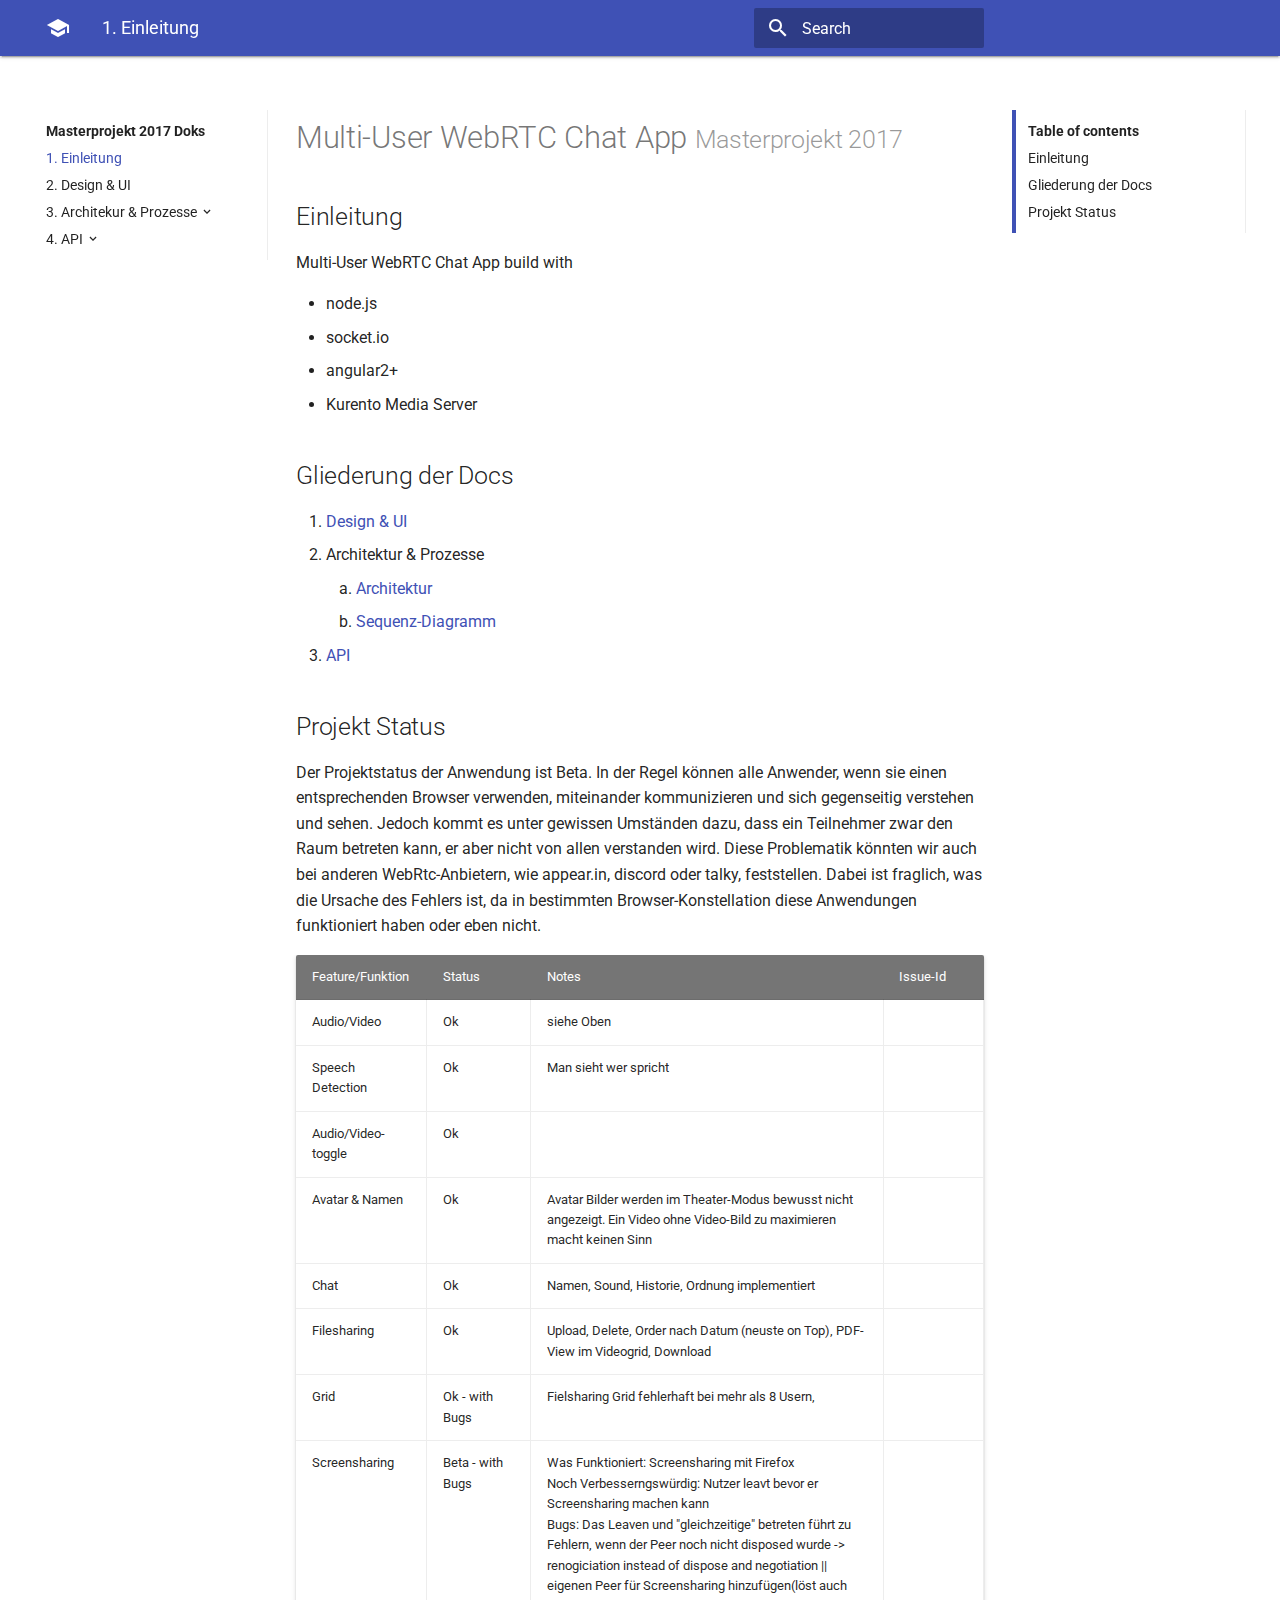
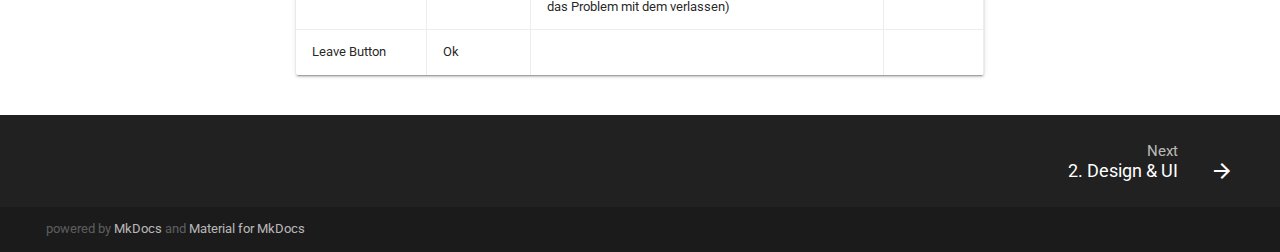
==== commit a91fed96: "here we go" ====
--- a/index.html
+++ b/index.html
@@ -35,6 +35,8 @@
       
       <link rel="stylesheet" href="https://fonts.googleapis.com/icon?family=Material+Icons">
     
+    
+      <link rel="stylesheet" href="./stylesheets/extra.css">
     
     
   </head>
@@ -177,6 +179,13 @@
   
 </li>
       
+        <li class="md-nav__item">
+  <a href="#projekt-status" title="Projekt Status" class="md-nav__link">
+    Projekt Status
+  </a>
+  
+</li>
+      
       
       
     </ul>
@@ -251,10 +260,46 @@
       
 
 
+  <li class="md-nav__item md-nav__item--nested">
+    
+      <input class="md-toggle md-nav__toggle" data-md-toggle="nav-4" type="checkbox" id="nav-4">
+    
+    <label class="md-nav__link" for="nav-4">
+      4. API
+    </label>
+    <nav class="md-nav" data-md-component="collapsible" data-md-level="1">
+      <label class="md-nav__title" for="nav-4">
+        4. API
+      </label>
+      <ul class="md-nav__list" data-md-scrollfix>
+        
+        
+          
+          
+          
+
+
   <li class="md-nav__item">
-    <a href="socket-api/" title="4. API" class="md-nav__link">
-      4. API
+    <a href="api/connect/" title="connect" class="md-nav__link">
+      connect
     </a>
+  </li>
+
+        
+          
+          
+          
+
+
+  <li class="md-nav__item">
+    <a href="api/joinroom/" title="joinRoom" class="md-nav__link">
+      joinRoom
+    </a>
+  </li>
+
+        
+      </ul>
+    </nav>
   </li>
 
     
@@ -292,6 +337,13 @@
   
 </li>
       
+        <li class="md-nav__item">
+  <a href="#projekt-status" title="Projekt Status" class="md-nav__link">
+    Projekt Status
+  </a>
+  
+</li>
+      
       
       
     </ul>
@@ -308,7 +360,7 @@
                 
                 
                 <h1 id="multi-user-webrtc-chat-app-masterprojekt-2017">Multi-User WebRTC Chat App <small>Masterprojekt 2017</small><a class="headerlink" href="#multi-user-webrtc-chat-app-masterprojekt-2017" title="Permanent link">&para;</a></h1>
-<h3 id="einleitung">Einleitung<a class="headerlink" href="#einleitung" title="Permanent link">&para;</a></h3>
+<h2 id="einleitung">Einleitung<a class="headerlink" href="#einleitung" title="Permanent link">&para;</a></h2>
 <p>Multi-User WebRTC Chat App build with</p>
 <ul>
 <li>node.js</li>
@@ -316,7 +368,7 @@
 <li>angular2+</li>
 <li>Kurento Media Server</li>
 </ul>
-<h3 id="gliederung-der-docs">Gliederung der Docs<a class="headerlink" href="#gliederung-der-docs" title="Permanent link">&para;</a></h3>
+<h2 id="gliederung-der-docs">Gliederung der Docs<a class="headerlink" href="#gliederung-der-docs" title="Permanent link">&para;</a></h2>
 <ol>
 <li><a href="design/">Design &amp; UI</a></li>
 <li>Architektur &amp; Prozesse<ol>
@@ -324,8 +376,72 @@
 <li><a href="sequenz/">Sequenz-Diagramm</a></li>
 </ol>
 </li>
-<li><a href="socket-api/">API</a></li>
+<li><a href="socket-api.md">API</a></li>
 </ol>
+<h2 id="projekt-status">Projekt Status<a class="headerlink" href="#projekt-status" title="Permanent link">&para;</a></h2>
+<p>Der Projektstatus der Anwendung ist Beta. In der Regel können alle Anwender, wenn sie einen entsprechenden Browser verwenden, miteinander kommunizieren und sich gegenseitig verstehen und sehen. Jedoch kommt es unter gewissen Umständen dazu, dass ein Teilnehmer zwar den Raum betreten kann, er aber nicht von allen verstanden wird. Diese Problematik könnten wir auch bei anderen WebRtc-Anbietern, wie appear.in, discord oder talky, feststellen. Dabei ist fraglich, was die Ursache des Fehlers ist, da in bestimmten Browser-Konstellation diese Anwendungen funktioniert haben oder eben nicht.</p>
+<table style="width:100%">
+  <tr>
+    <th>Feature/Funktion</th>
+    <th>Status</th> 
+    <th>Notes</th>
+    <th>Issue-Id</th>
+  </tr>
+  <tr>
+    <td>Audio/Video</td>
+    <td>Ok</td> 
+    <td>siehe Oben</td>
+    <td></td>
+  </tr>
+        <tr>
+    <td>Speech Detection</td>
+    <td>Ok</td> 
+    <td>Man sieht wer spricht</td>
+    <td></td>
+  </tr>
+    <tr>
+    <td>Audio/Video-toggle</td>
+    <td>Ok</td> 
+    <td></td>
+    <td></td>
+  </tr>
+      <tr>
+    <td>Avatar & Namen</td>
+    <td>Ok</td> 
+    <td>Avatar Bilder werden im Theater-Modus bewusst nicht angezeigt. Ein Video ohne Video-Bild zu maximieren macht keinen Sinn</td>
+    <td></td>
+  </tr>
+    <tr>
+    <td>Chat</td>
+    <td>Ok</td> 
+    <td>Namen, Sound, Historie, Ordnung implementiert</td>
+        <td></td>
+  </tr>
+      <tr>
+    <td>Filesharing</td>
+    <td>Ok</td> 
+    <td>Upload, Delete, Order nach Datum (neuste on Top), PDF-View im Videogrid, Download</td>
+    <td></td>
+  </tr>
+        <tr>
+    <td>Grid</td>
+    <td>Ok - with Bugs</td> 
+    <td>Fielsharing Grid fehlerhaft bei mehr als 8 Usern, </td>
+    <td></td>
+  </tr>
+      <tr>
+    <td>Screensharing</td>
+    <td>Beta - with Bugs</td> 
+    <td>Was Funktioniert: Screensharing mit Firefox<br>Noch Verbesserngswürdig: Nutzer leavt bevor er Screensharing machen kann<br>Bugs: Das Leaven und "gleichzeitige" betreten führt zu Fehlern, wenn der Peer noch nicht disposed wurde -> renogiciation instead of dispose and negotiation || eigenen Peer für Screensharing hinzufügen(löst auch das Problem mit dem verlassen)</td>
+    <td></td>
+  </tr>
+          <tr>
+    <td>Leave Button</td>
+    <td>Ok</td> 
+    <td></td>
+    <td></td>
+  </tr>
+</table>
                 
                   
                 
--- a/stylesheets/extra.css
+++ b/stylesheets/extra.css
@@ -0,0 +1,7 @@
+.md-typeset table:not([class]) td {
+   border-right: .1rem solid rgba(0,0,0,.07); 
+}
+
+.md-typeset .md-typeset__table {
+    width: 100%
+}